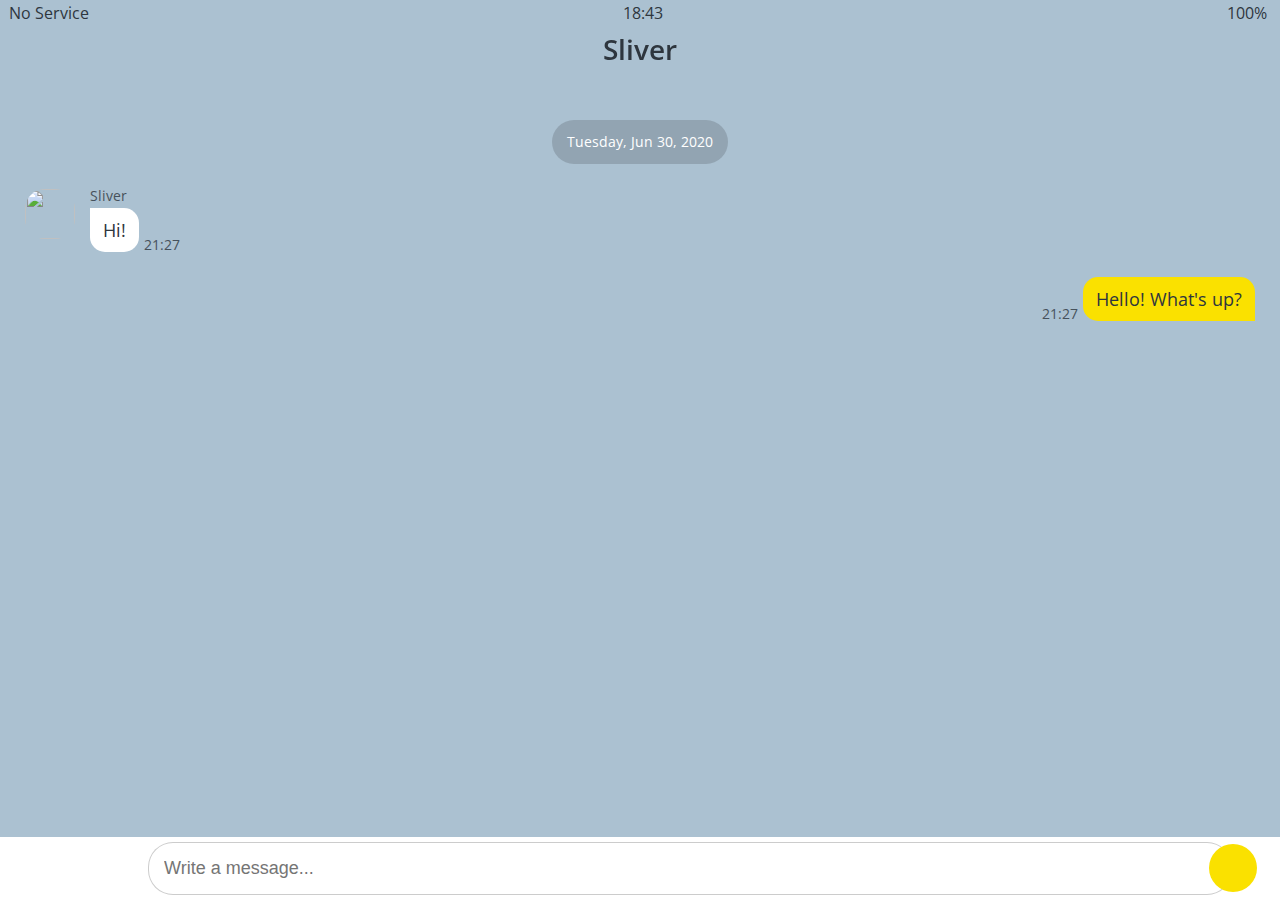
==== chat.html @ 53f16faf "Update & Upload Files" ====
<!DOCTYPE html>
<html lang="en">
<head>
  <link rel="stylesheet" href="./css/styles.css">
  <meta charset="UTF-8" />
  <meta http-equiv="X-UA-Compatible" content="IE=edge" />
  <meta name="viewport" content="width=device-width, initial-scale=1.0" />
  <title>Chat - Kokoa Clone</title>
</head>
<body id="chat-screen">
  <!-- status bar -->
  <div class="status-bar">
    <div class="status-bar__column">
      <span>No Service</span>
      <!-- To Do: Wifi Icon -->
      <i class="fas fa-wifi"></i>
    </div>
    <div class="status-bar__column">
      <span>18:43</span>
    </div>
    <div class="status-bar__column">
      <span>100%</span>
      <!-- Battery Icon -->
      <i class="fas fa-battery-full fa-lg"></i>
      <!-- Lighting Icon -->
      <i class="fas fa-bolt"></i>
    </div>
  </div>

  <header class="alt-header">
    <div class="alt-header__column">
      <a href="chats.html"><i class="fas fa-angle-left fa-3x"></i></a>
    </div>
    <div class="alt-header__column">
      <h1 class="alt-header__title">Sliver</h1>
    </div>
    <div class="alt-header__column">
      <span><i class="fas fa-search fa-lg"></i></span>
      <span><i class="fas fa-bars fa-lg"></i></span>
    </div>
  </header>
  
  <main class="main-screen main-chat">
    <div class="chat__timestamp">
      Tuesday, Jun 30, 2020
    </div>
    <div class="message-row">
      <img src="https://dogtime.com/assets/uploads/2011/03/puppy-development.jpg" />
      <div class="message-row__content">
        <span class="message__author">Sliver</span>
        <div class="message__info">
          <div class="message__bubble arrow-left">Hi!</div>
          <span class="message__time">21:27</span>
        </div>
      </div>
    </div>
    <div class="message-row message-row--own">
      <div class="message-row__content">
        <div class="message__info">
          <div class="message__bubble arrow-left">Hello! What's up?</div>
          <span class="message__time">21:27</span>
        </div>
      </div>
    </div>
  </main>
  
  <form class="reply">
    <div class="reply__column">
      <i class="far fa-plus-square fa-2x"></i>
    </div>
    <div class="reply__column">
      <input type="text" placeholder="Write a message...">
      <i class="far fa-smile-wink"></i>
      <button><i class="fas fa-arrow-up"></i></button>
    </div>
  </form>

  <!-- fontawesome -->
  <script
      src="https://kit.fontawesome.com/6478f529f2.js"
      crossorigin="anonymous"
    ></script>
</body>
</html>
---- css/styles.css ----
@import url('https://fonts.googleapis.com/css2?family=Open+Sans:wght@400;600&display=swap');

@import "reset.css";
@import "variables.css";

/* Components */
@import "components/status-bar.css";
@import "components/nav-bar.css";
@import "components/screen-header.css";
@import "components/user-component.css";
@import "components/badge.css";
@import "components/icon-row.css";
@import "components/alt-screen-header.css";

/* Screens */
@import "screens/login.css";
@import "screens/friends.css";
@import "screens/find.css";
@import "screens/more.css";
@import "screens/settings.css";
@import "screens/chat.css";

body{
  /* font-family: -apple-system, BlinkMacSystemFont, 'Segoe UI', Roboto, Oxygen, Ubuntu, Cantarell, 'Open Sans', 'Helvetica Neue', sans-serif; */
  font-family: 'Open Sans', sans-serif;
  color: #2e363e;
}
.main-screen{
  padding: 0px var(--horizontal-space);
}
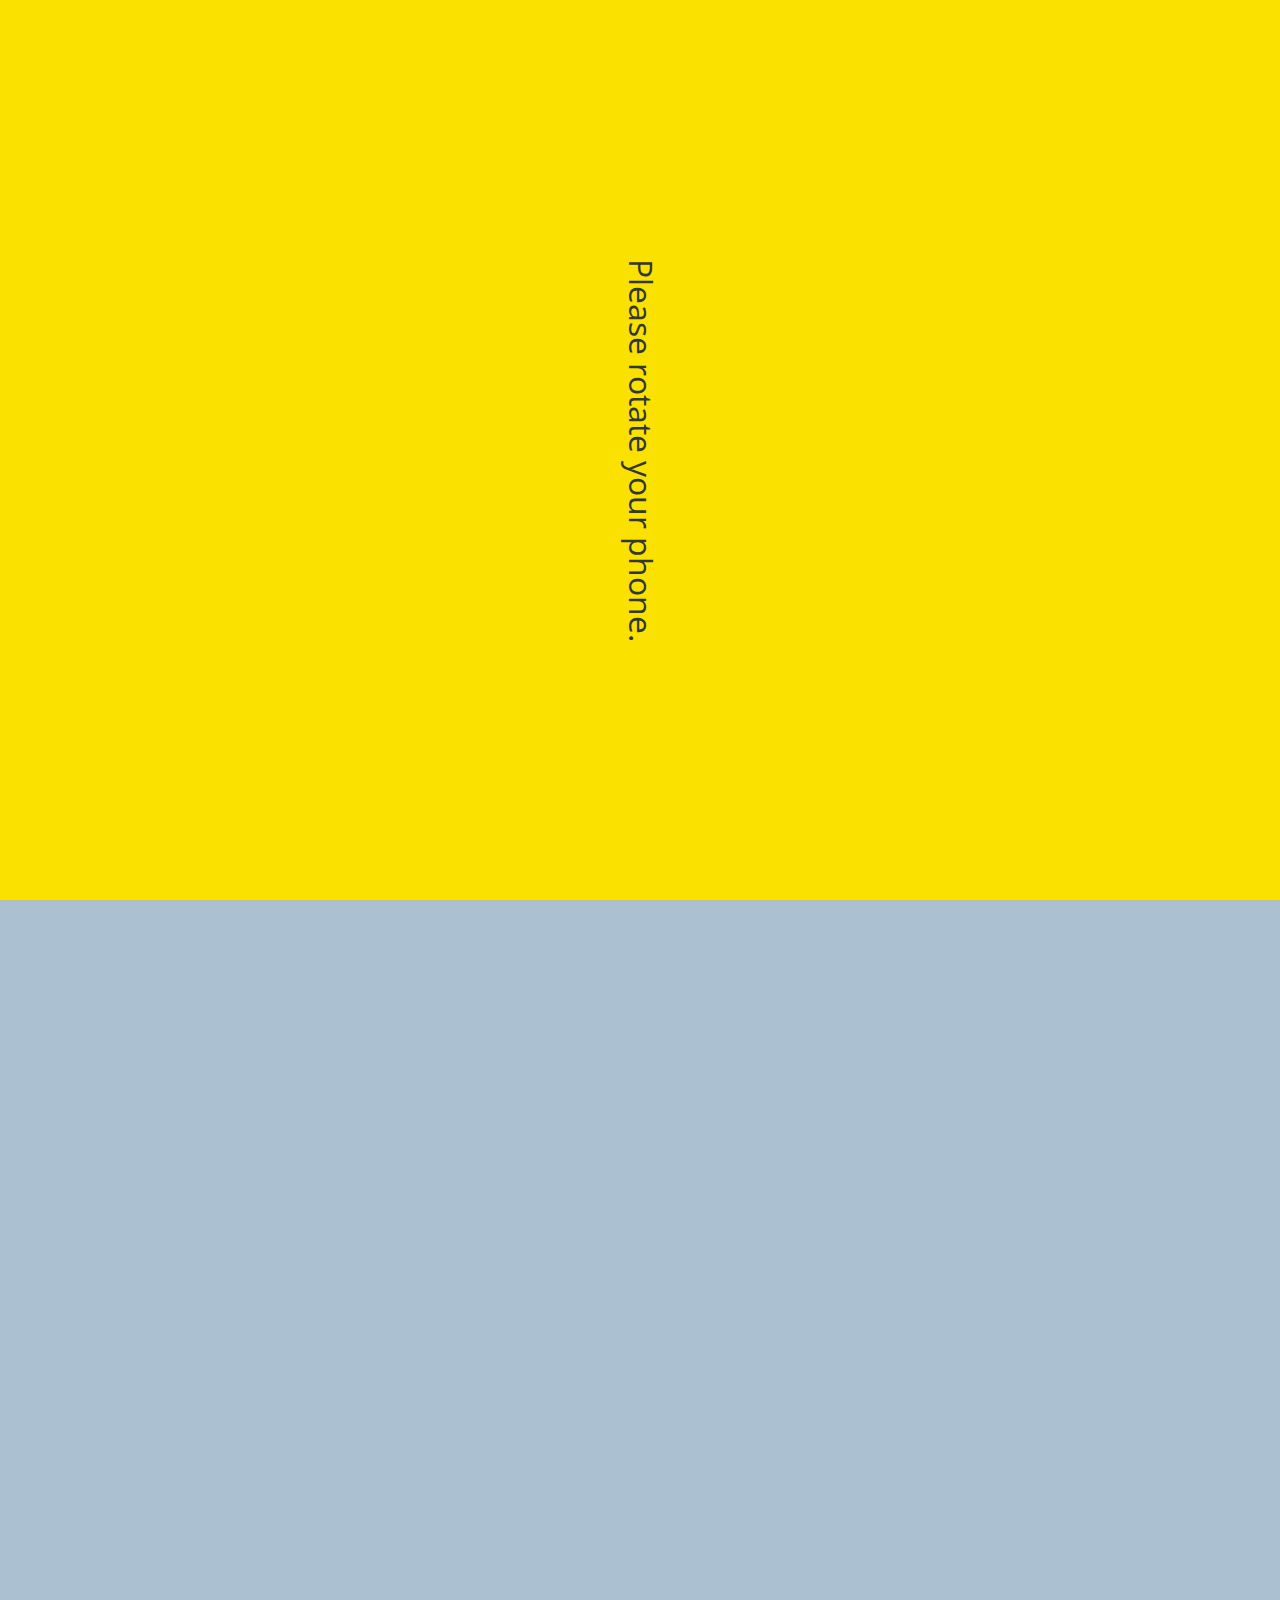
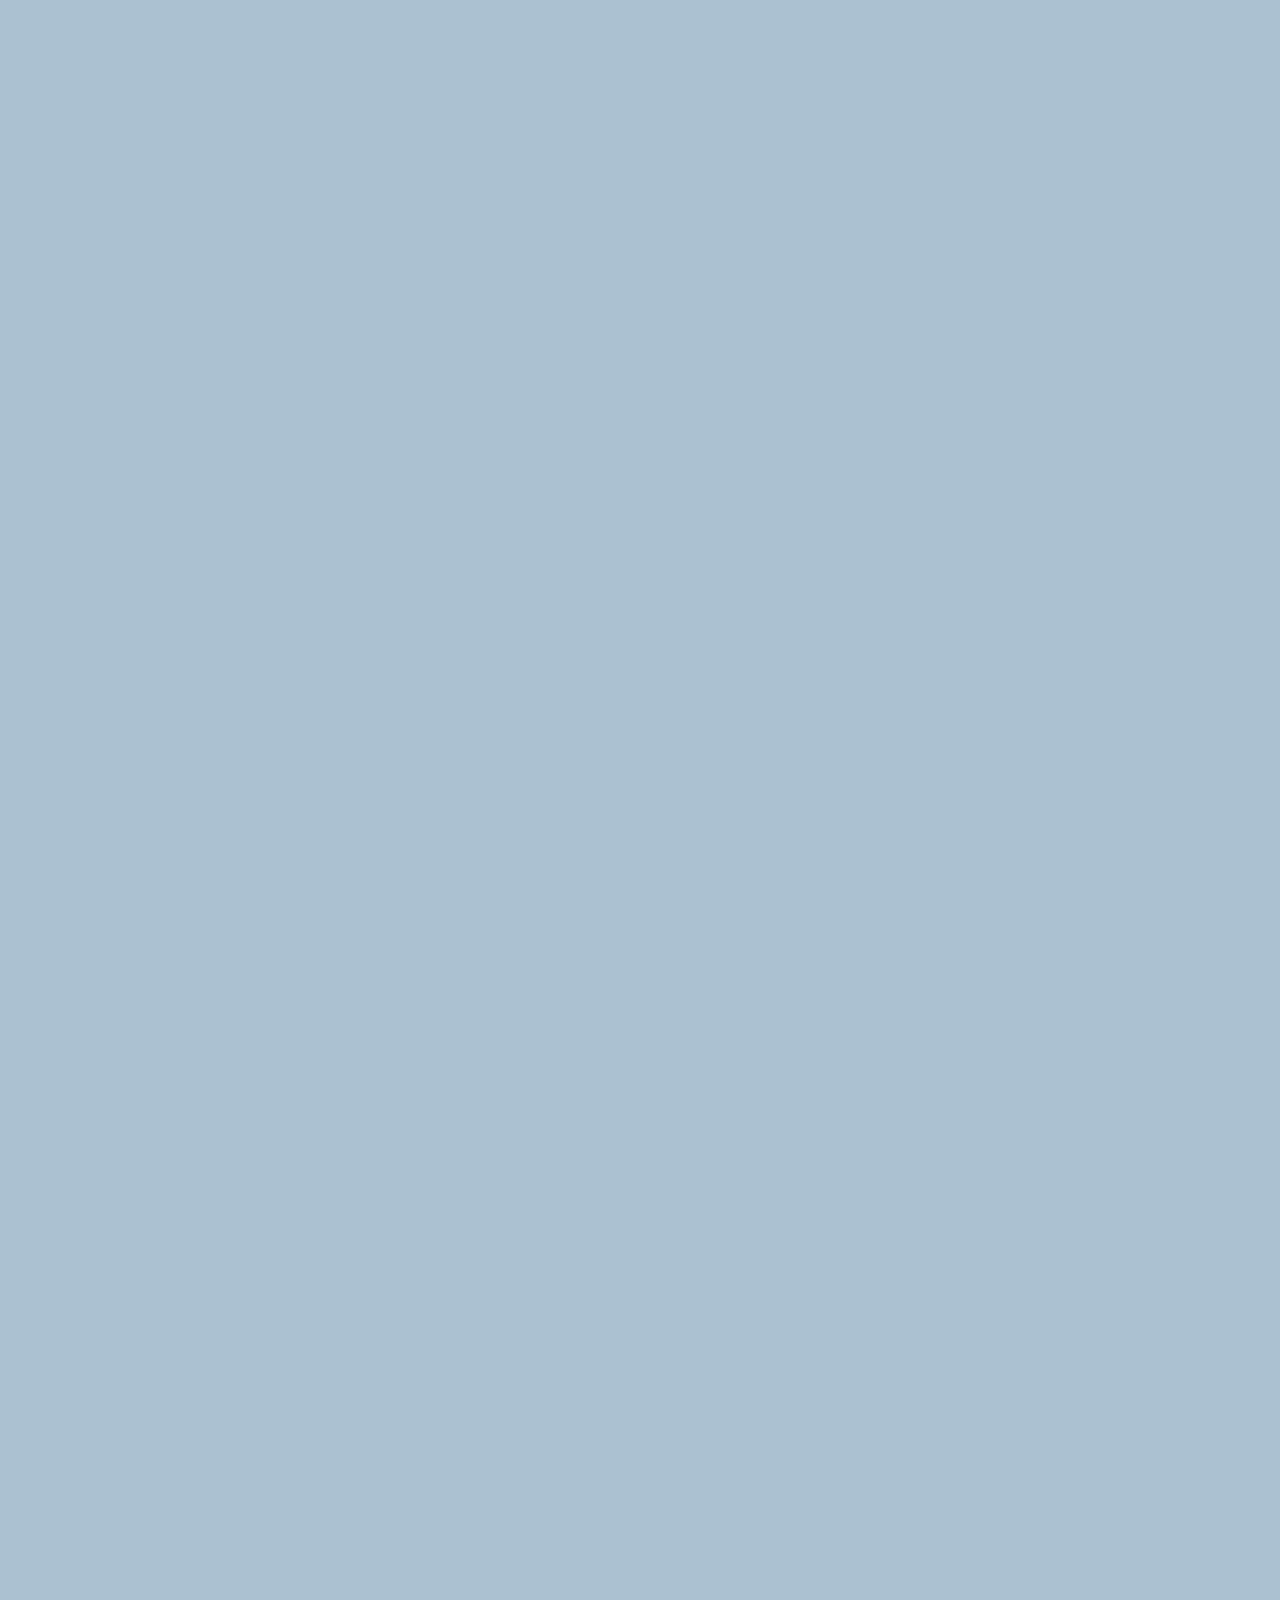
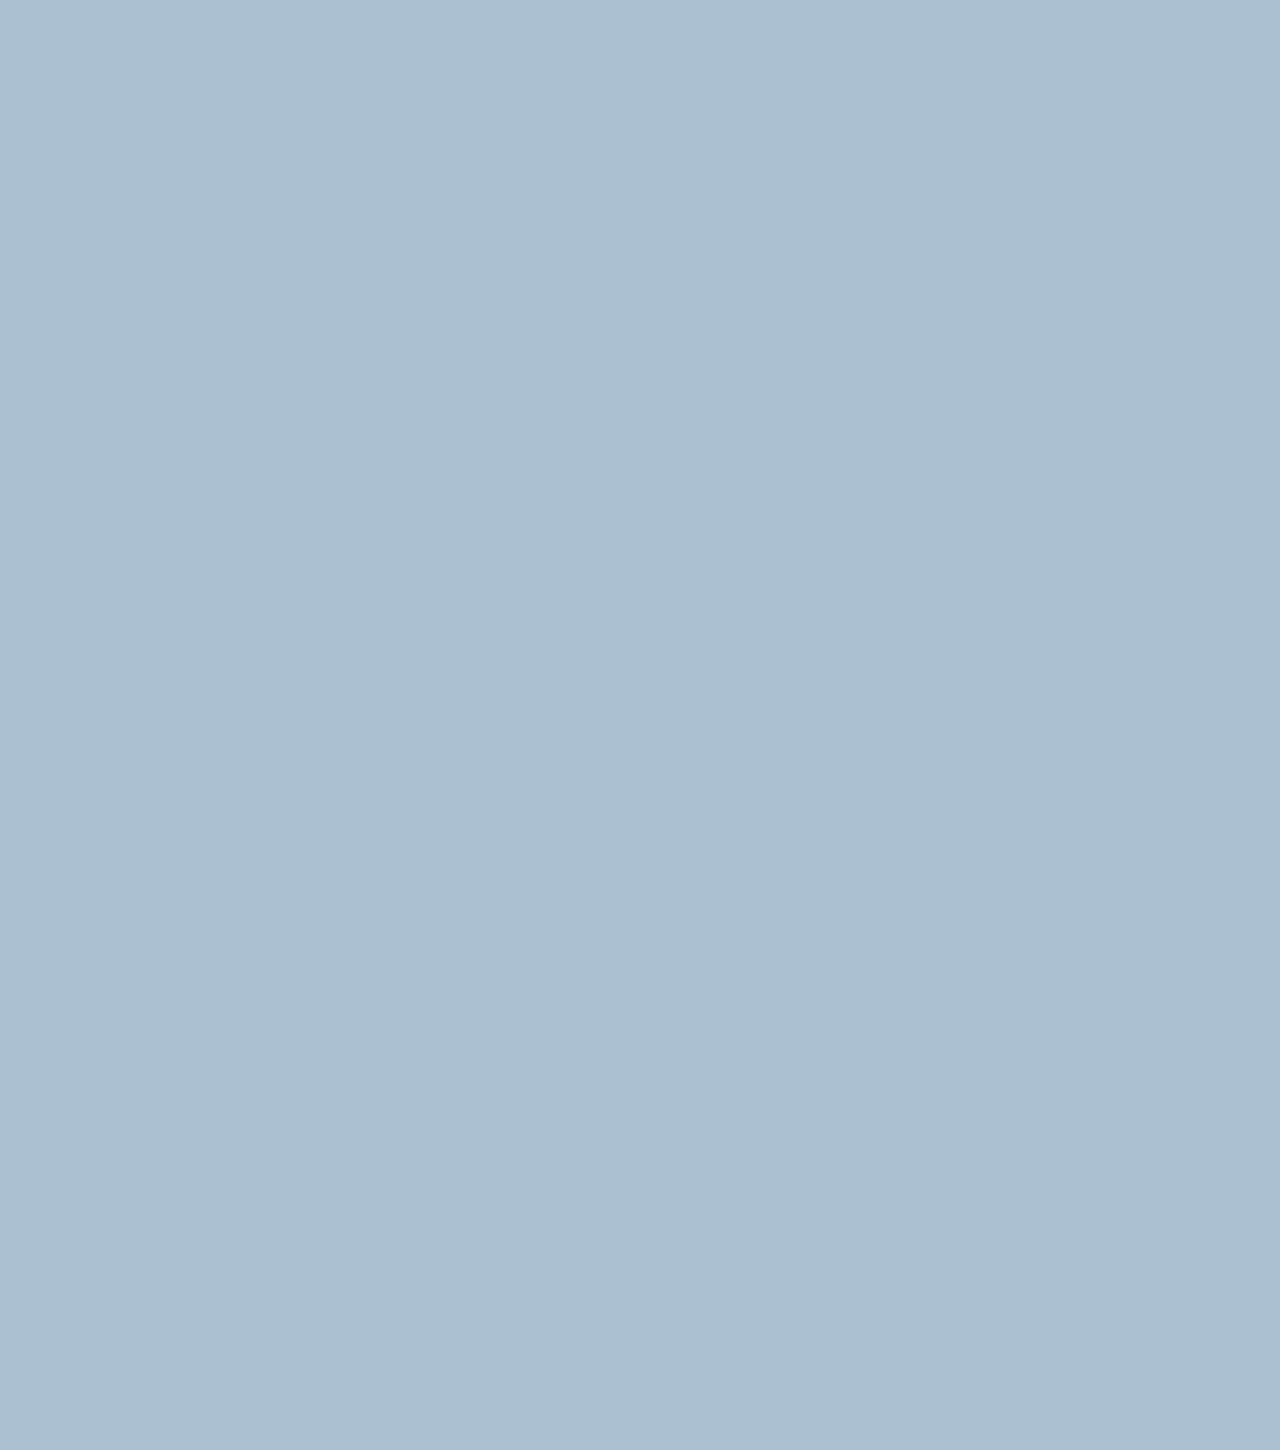
==== commit dd5afffd: "Update & Upload Files" ====
--- a/chat.html
+++ b/chat.html
@@ -75,6 +75,16 @@
     </div>
   </form>
 
+  <!-- No Mobile -->
+  <div id="no-mobile">
+    <span>Your screen is too big</span>
+  </div>
+
+  <!-- No Ladnscape -->
+  <div id="no-landscape">
+    <span>Please rotate your phone.</span>
+  </div>
+
   <!-- fontawesome -->
   <script
       src="https://kit.fontawesome.com/6478f529f2.js"
--- a/css/styles.css
+++ b/css/styles.css
@@ -11,6 +11,7 @@
 @import "components/badge.css";
 @import "components/icon-row.css";
 @import "components/alt-screen-header.css";
+@import "components/no-mobile.css";
 
 /* Screens */
 @import "screens/login.css";
@@ -24,6 +25,7 @@
   /* font-family: -apple-system, BlinkMacSystemFont, 'Segoe UI', Roboto, Oxygen, Ubuntu, Cantarell, 'Open Sans', 'Helvetica Neue', sans-serif; */
   font-family: 'Open Sans', sans-serif;
   color: #2e363e;
+  cursor: pointer;
 }
 .main-screen{
   padding: 0px var(--horizontal-space);
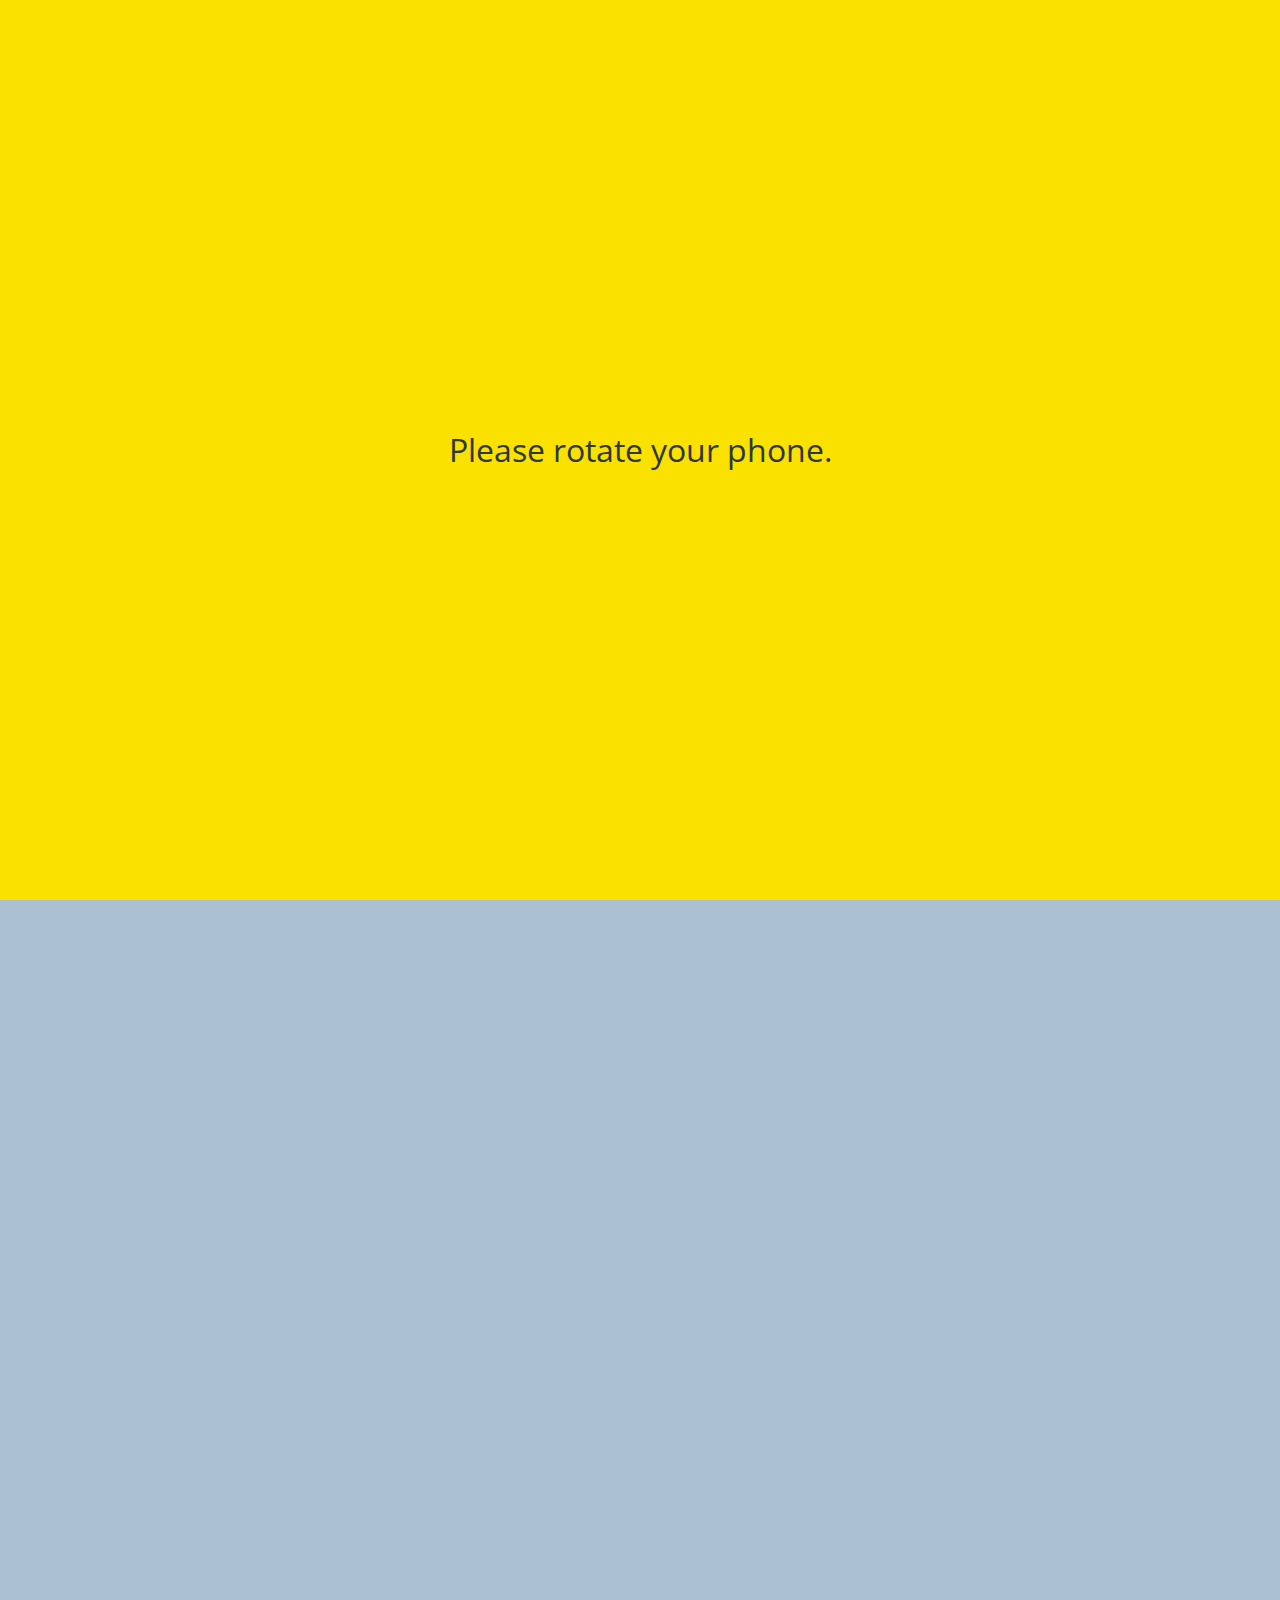
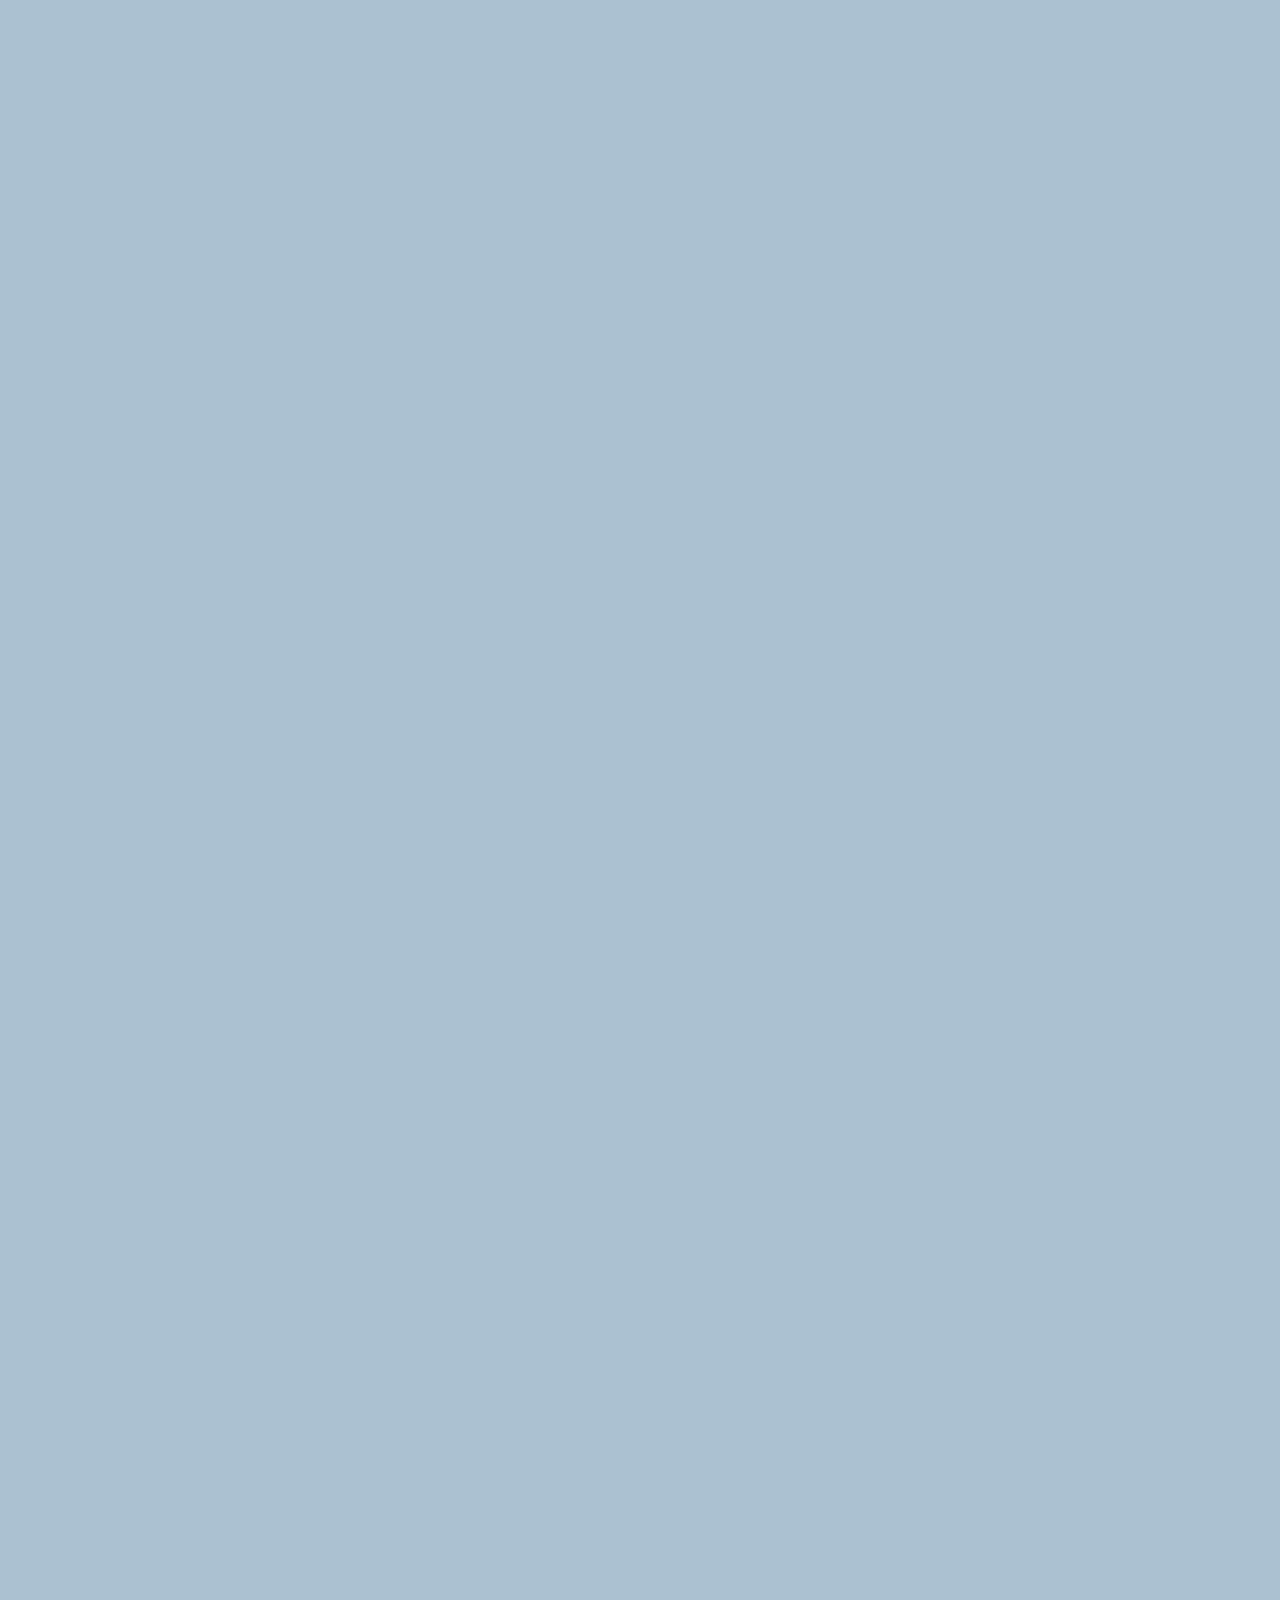
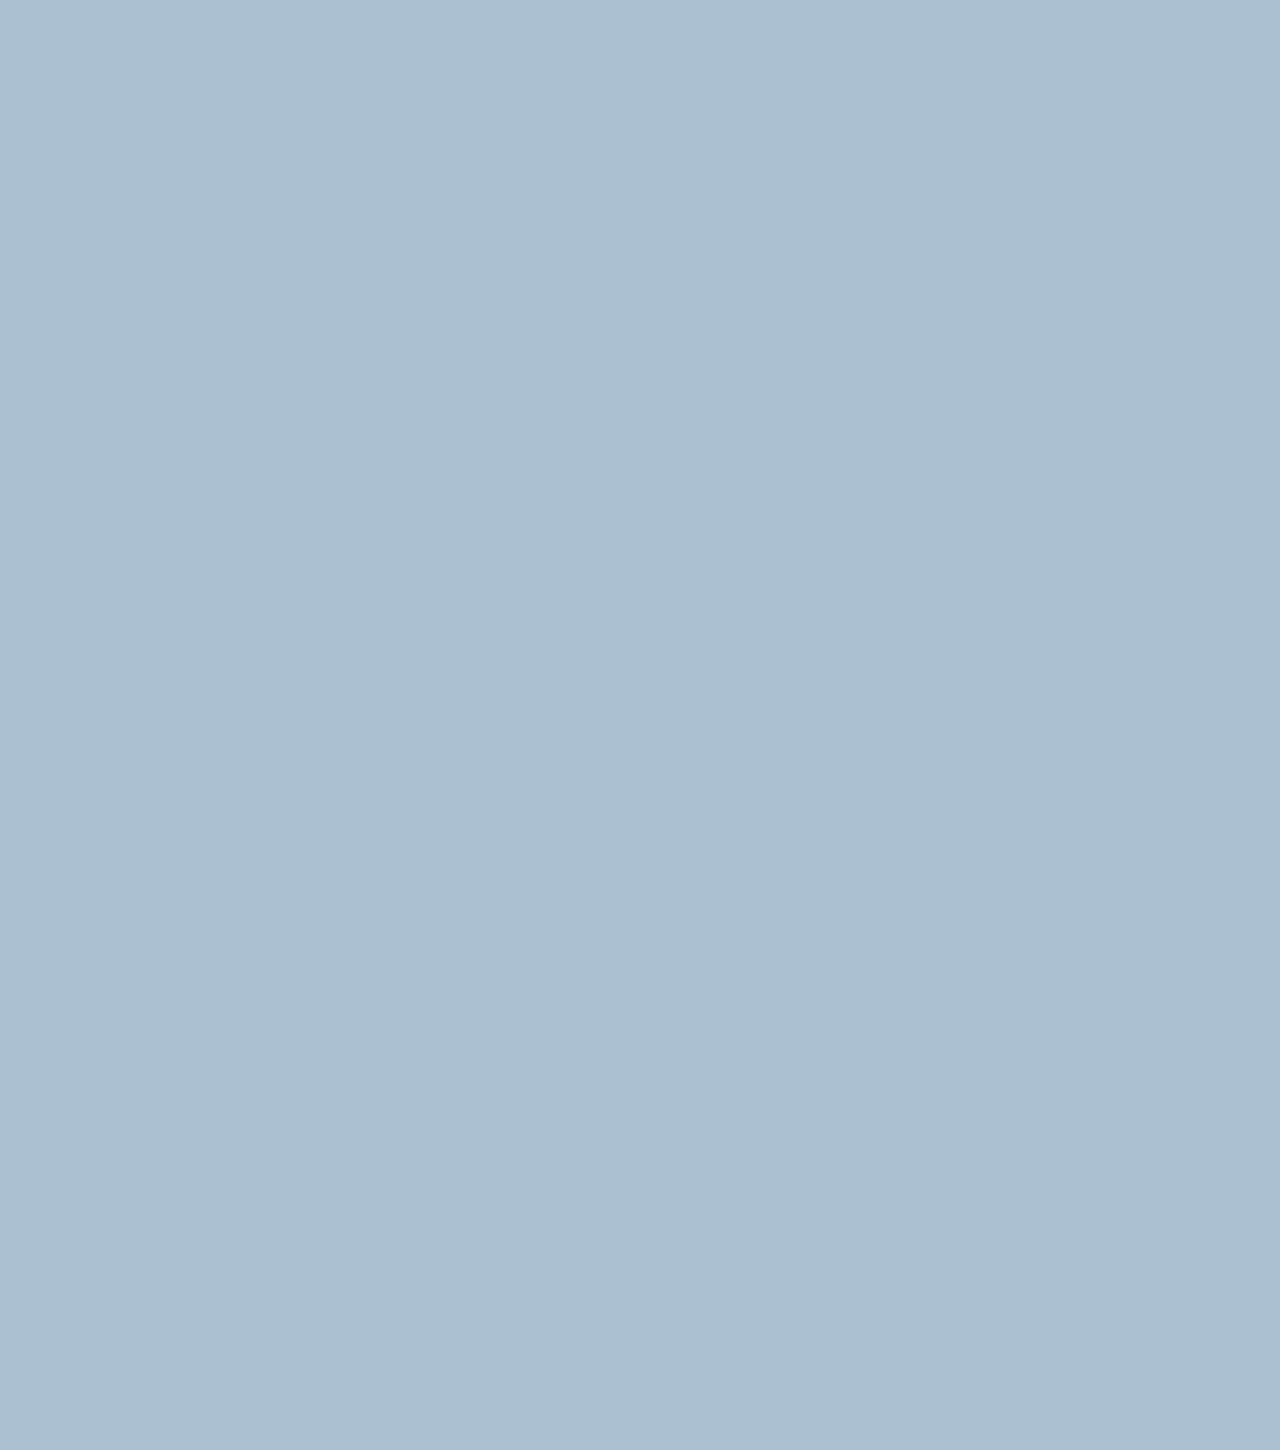
==== commit 455e6503: "Update Files" ====
--- a/chat.html
+++ b/chat.html
@@ -1,7 +1,7 @@
 <!DOCTYPE html>
 <html lang="en">
 <head>
-  <link rel="stylesheet" href="./css/styles.css">
+  <link type="text/css" rel="stylesheet" href="css/styles.css">
   <meta charset="UTF-8" />
   <meta http-equiv="X-UA-Compatible" content="IE=edge" />
   <meta name="viewport" content="width=device-width, initial-scale=1.0" />
--- a/css/styles.css
+++ b/css/styles.css
@@ -26,6 +26,8 @@
   font-family: 'Open Sans', sans-serif;
   color: #2e363e;
   cursor: pointer;
+  height: 100vh;
+  box-sizing: border-box;
 }
 .main-screen{
   padding: 0px var(--horizontal-space);
